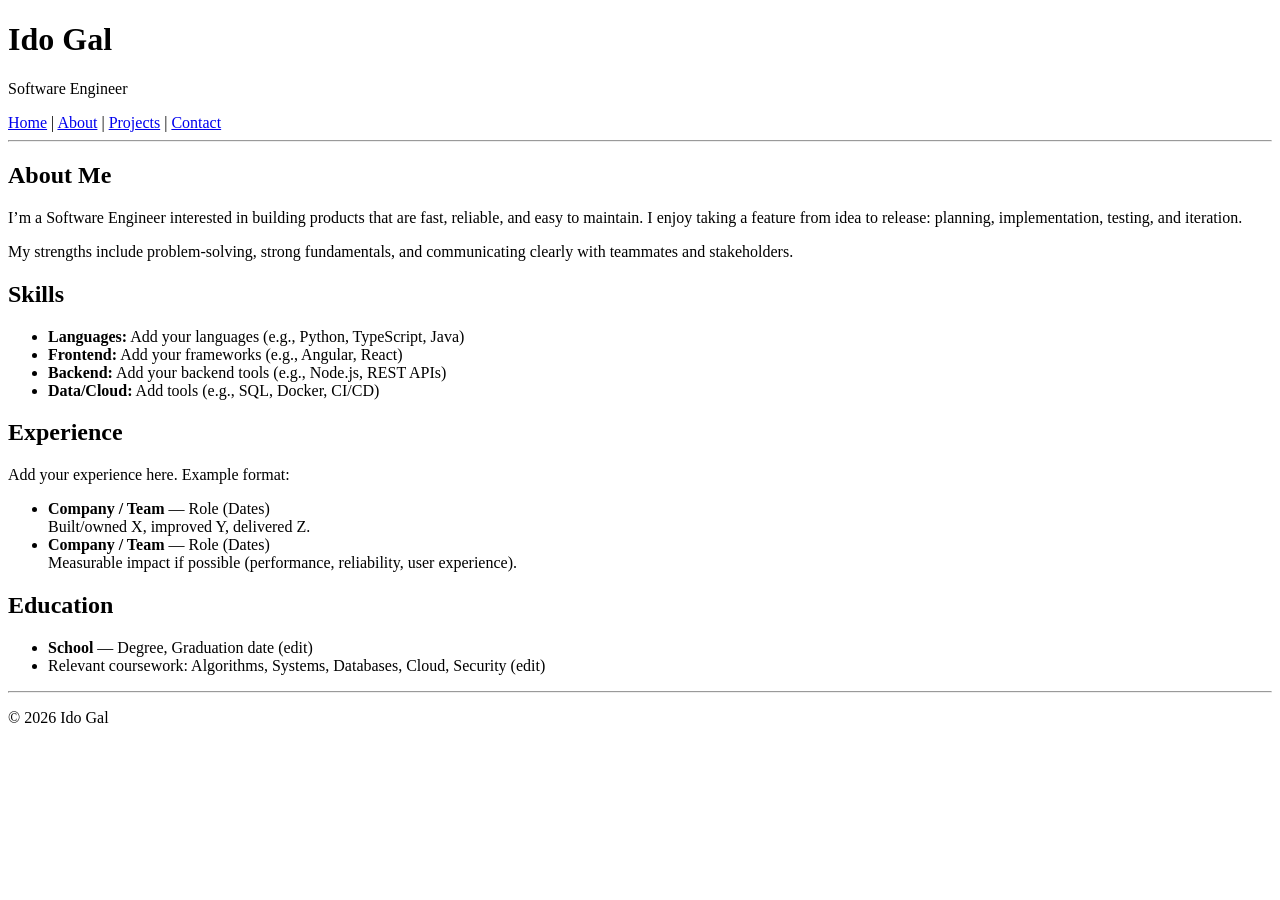
==== about.html @ 6e9c9612 "basic three more pages" ====
<!doctype html>
<html lang="en">
<head>
  <meta charset="utf-8" />
  <meta name="viewport" content="width=device-width, initial-scale=1" />
  <title>About | Ido Gal</title>
  <meta name="description" content="About Ido Gal — Software Engineer." />
</head>
<body>
  <header>
    <h1>Ido Gal</h1>
    <p>Software Engineer</p>

    <nav aria-label="Primary">
      <a href="index.html">Home</a> |
      <a href="about.html" aria-current="page">About</a> |
      <a href="projects.html">Projects</a> |
      <a href="contact.html">Contact</a>
    </nav>
    <hr />
  </header>

  <main>
    <section>
      <h2>About Me</h2>
      <p>
        I’m a Software Engineer interested in building products that are fast, reliable, and easy to maintain.
        I enjoy taking a feature from idea to release: planning, implementation, testing, and iteration.
      </p>
      <p>
        My strengths include problem-solving, strong fundamentals, and communicating clearly with teammates and stakeholders.
      </p>
    </section>

    <section>
      <h2>Skills</h2>
      <ul>
        <li><strong>Languages:</strong> Add your languages (e.g., Python, TypeScript, Java)</li>
        <li><strong>Frontend:</strong> Add your frameworks (e.g., Angular, React)</li>
        <li><strong>Backend:</strong> Add your backend tools (e.g., Node.js, REST APIs)</li>
        <li><strong>Data/Cloud:</strong> Add tools (e.g., SQL, Docker, CI/CD)</li>
      </ul>
    </section>

    <section>
      <h2>Experience</h2>
      <p>Add your experience here. Example format:</p>
      <ul>
        <li>
          <strong>Company / Team</strong> — Role (Dates)<br />
          Built/owned X, improved Y, delivered Z.
        </li>
        <li>
          <strong>Company / Team</strong> — Role (Dates)<br />
          Measurable impact if possible (performance, reliability, user experience).
        </li>
      </ul>
    </section>

    <section>
      <h2>Education</h2>
      <ul>
        <li><strong>School</strong> — Degree, Graduation date (edit)</li>
        <li>Relevant coursework: Algorithms, Systems, Databases, Cloud, Security (edit)</li>
      </ul>
    </section>
  </main>

  <footer>
    <hr />
    <p>© 2026 Ido Gal</p>
  </footer>
</body>
</html>
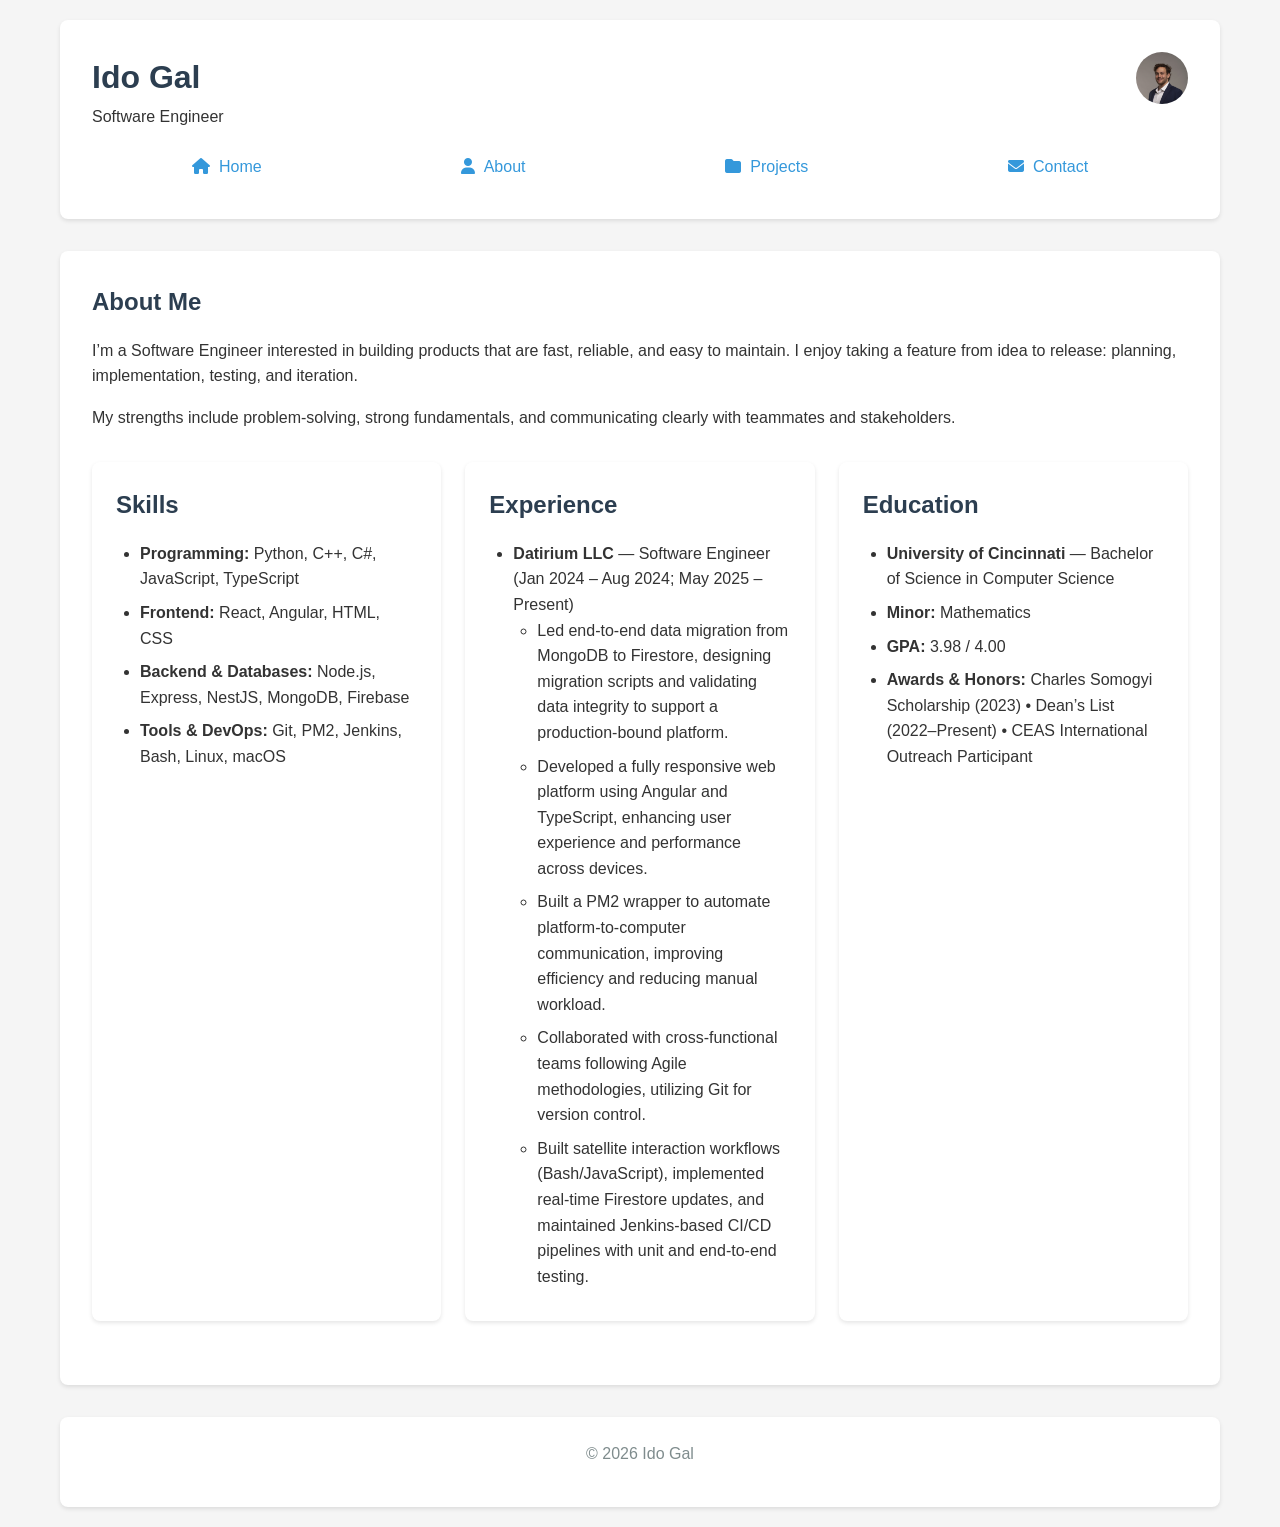
==== commit 357e90a8: "added actual information" ====
--- a/about.html
+++ b/about.html
@@ -1,23 +1,30 @@
 <!doctype html>
 <html lang="en">
+
 <head>
   <meta charset="utf-8" />
   <meta name="viewport" content="width=device-width, initial-scale=1" />
   <title>About | Ido Gal</title>
   <meta name="description" content="About Ido Gal — Software Engineer." />
+  <link rel="stylesheet" href="reset.css" />
+  <link rel="stylesheet" href="style.css" />
+  <link rel="stylesheet" href="https://cdnjs.cloudflare.com/ajax/libs/font-awesome/6.5.1/css/all.min.css" />
 </head>
+
 <body>
   <header>
-    <h1>Ido Gal</h1>
+    <div class="header-name-row">
+      <h1>Ido Gal</h1>
+      <img src="images/IMG_6082.JPG" alt="Ido Gal" class="header-profile-image" />
+    </div>
     <p>Software Engineer</p>
 
     <nav aria-label="Primary">
-      <a href="index.html">Home</a> |
-      <a href="about.html" aria-current="page">About</a> |
-      <a href="projects.html">Projects</a> |
-      <a href="contact.html">Contact</a>
+      <a href="index.html"><i class="fas fa-home"></i> Home</a>
+      <a href="about.html" aria-current="page"><i class="fas fa-user"></i> About</a>
+      <a href="projects.html"><i class="fas fa-folder"></i> Projects</a>
+      <a href="contact.html"><i class="fas fa-envelope"></i> Contact</a>
     </nav>
-    <hr />
   </header>
 
   <main>
@@ -28,47 +35,53 @@
         I enjoy taking a feature from idea to release: planning, implementation, testing, and iteration.
       </p>
       <p>
-        My strengths include problem-solving, strong fundamentals, and communicating clearly with teammates and stakeholders.
+        My strengths include problem-solving, strong fundamentals, and communicating clearly with teammates and
+        stakeholders.
       </p>
     </section>
+    <div class="grid-container">
+      <div class="grid-item">
+        <h2>Skills</h2>
+        <ul>
+          <li><strong>Programming:</strong> Python, C++, C#, JavaScript, TypeScript</li>
+          <li><strong>Frontend:</strong> React, Angular, HTML, CSS</li>
+          <li><strong>Backend &amp; Databases:</strong> Node.js, Express, NestJS, MongoDB, Firebase</li>
+          <li><strong>Tools &amp; DevOps:</strong> Git, PM2, Jenkins, Bash, Linux, macOS</li>
+        </ul>
+      </div>
 
-    <section>
-      <h2>Skills</h2>
-      <ul>
-        <li><strong>Languages:</strong> Add your languages (e.g., Python, TypeScript, Java)</li>
-        <li><strong>Frontend:</strong> Add your frameworks (e.g., Angular, React)</li>
-        <li><strong>Backend:</strong> Add your backend tools (e.g., Node.js, REST APIs)</li>
-        <li><strong>Data/Cloud:</strong> Add tools (e.g., SQL, Docker, CI/CD)</li>
-      </ul>
-    </section>
 
-    <section>
-      <h2>Experience</h2>
-      <p>Add your experience here. Example format:</p>
-      <ul>
-        <li>
-          <strong>Company / Team</strong> — Role (Dates)<br />
-          Built/owned X, improved Y, delivered Z.
-        </li>
-        <li>
-          <strong>Company / Team</strong> — Role (Dates)<br />
-          Measurable impact if possible (performance, reliability, user experience).
-        </li>
-      </ul>
-    </section>
+      <div class="grid-item">
+        <h2>Experience</h2>
+        <ul>
+          <li>
+            <strong>Datirium LLC</strong> — Software Engineer (Jan 2024 – Aug 2024; May 2025 – Present)
+            <ul>
+              <li>Led end-to-end data migration from MongoDB to Firestore, designing migration scripts and validating data integrity to support a production-bound platform.</li>
+              <li>Developed a fully responsive web platform using Angular and TypeScript, enhancing user experience and performance across devices.</li>
+              <li>Built a PM2 wrapper to automate platform-to-computer communication, improving efficiency and reducing manual workload.</li>
+              <li>Collaborated with cross-functional teams following Agile methodologies, utilizing Git for version control.</li>
+              <li>Built satellite interaction workflows (Bash/JavaScript), implemented real-time Firestore updates, and maintained Jenkins-based CI/CD pipelines with unit and end-to-end testing.</li>
+            </ul>
+          </li>
+        </ul>
+      </div>
 
-    <section>
-      <h2>Education</h2>
-      <ul>
-        <li><strong>School</strong> — Degree, Graduation date (edit)</li>
-        <li>Relevant coursework: Algorithms, Systems, Databases, Cloud, Security (edit)</li>
-      </ul>
-    </section>
+      <div class="grid-item">
+        <h2>Education</h2>
+        <ul>
+          <li><strong>University of Cincinnati</strong> — Bachelor of Science in Computer Science</li>
+          <li><strong>Minor:</strong> Mathematics</li>
+          <li><strong>GPA:</strong> 3.98 / 4.00</li>
+          <li><strong>Awards &amp; Honors:</strong> Charles Somogyi Scholarship (2023) • Dean’s List (2022–Present) • CEAS International Outreach Participant</li>
+        </ul>
+      </div>
+    </div>
   </main>
 
   <footer>
-    <hr />
     <p>© 2026 Ido Gal</p>
   </footer>
 </body>
-</html>
+
+</html>
--- a/style.css
+++ b/style.css
@@ -0,0 +1,184 @@
+* {
+  margin: 0;
+  padding: 0;
+  box-sizing: border-box;
+}
+
+body {
+  font-family: -apple-system, BlinkMacSystemFont, 'Segoe UI', Roboto, Oxygen, Ubuntu, Cantarell, sans-serif;
+  line-height: 1.6;
+  color: #333;
+  max-width: 1200px;
+  margin: 0 auto;
+  padding: 20px;
+  background: #f5f5f5;
+}
+
+header {
+  background: #fff;
+  padding: 2rem;
+  margin-bottom: 2rem;
+  border-radius: 8px;
+  box-shadow: 0 2px 4px rgba(0,0,0,0.1);
+}
+
+header h1 {
+  color: #2c3e50;
+  margin-bottom: 0.5rem;
+  font-size: 200%;
+}
+
+.header-name-row {
+  display: flex;
+  justify-content: space-between;
+  align-items: center;
+  gap: 0.75rem;
+}
+
+.header-name-row h1 {
+  margin-bottom: 0;
+}
+
+.header-profile-image {
+  width: 52px;
+  height: 52px;
+  object-fit: cover;
+  border-radius: 50%;
+}
+
+header nav {
+    display: flex;
+    justify-content: space-around;
+    margin-top: 1rem;
+}
+
+header nav a {
+  color: #3498db;
+  text-decoration: none;
+  padding: 0.5rem;
+  transition: color 0.3s;
+}
+
+header nav a:hover {
+  color: #2980b9;
+  box-shadow: 0 2px 4px rgba(0,0,0,0.1);
+  border-radius: 1em;
+}
+
+/* Grid Container */
+.grid-container {
+  display: grid;
+  grid-template-columns: repeat(auto-fit, minmax(280px, 1fr));
+  gap: 1.5rem;
+  margin: 2rem 0;
+}
+
+.grid-item {
+  background: #fff;
+  padding: 1.5rem;
+  border-radius: 8px;
+  box-shadow: 0 2px 4px rgba(0,0,0,0.1);
+  transition: transform 0.3s, box-shadow 0.3s;
+}
+
+.grid-item:hover {
+  transform: translateY(-5px);
+  box-shadow: 0 4px 8px rgba(0,0,0,0.15);
+}
+
+.grid-item h2 {
+  color: #2c3e50;
+  margin-bottom: 1rem;
+  font-size: 1.5rem;
+}
+
+.grid-item h3 {
+  color: #34495e;
+  margin-bottom: 0.75rem;
+  font-size: 1.25rem;
+}
+
+.grid-item ul {
+  margin-left: 1.5rem;
+}
+
+.grid-item li {
+  margin-bottom: 0.5rem;
+}
+
+.grid-item a {
+    color: black;
+    text-decoration: none;
+}
+
+.grid-item a:hover {
+    color: #7f8c8d;
+    box-shadow: 0 3px 5px rgba(0,0,0,0.1);
+    border-radius: 2em;
+    display: inline-block;
+    padding: 0rem 0.5rem;
+}
+
+/* Main content */
+main {
+  background: #fff;
+  padding: 2rem;
+  border-radius: 8px;
+  box-shadow: 0 2px 4px rgba(0,0,0,0.1);
+  margin-bottom: 2rem;
+}
+
+section {
+  margin-bottom: 2rem;
+}
+
+section h2 {
+  color: #2c3e50;
+  margin-bottom: 1rem;
+  font-size: 150%;
+}
+
+footer {
+  text-align: center;
+  padding: 1.5rem;
+  background: #fff;
+  border-radius: 8px;
+  box-shadow: 0 2px 4px rgba(0,0,0,0.1);
+  color: #7f8c8d;
+}
+
+hr {
+  border: none;
+  border-top: 1px solid #ecf0f1;
+  margin: 1.5rem 0;
+}
+
+/* Font Awesome Icons */
+i {
+  margin-right: 0.5rem;
+}
+
+.grid-item i {
+  width: 20px;
+  text-align: center;
+}
+
+header nav i {
+  margin-right: 0.3rem;
+}
+
+/* Responsive adjustments */
+@media (max-width: 768px) {
+  body {
+    padding: 10px;
+  }
+  
+  .grid-container {
+    grid-template-columns: 1fr;
+    gap: 1rem;
+  }
+  
+  header, main, footer {
+    padding: 1.5rem;
+  }
+}
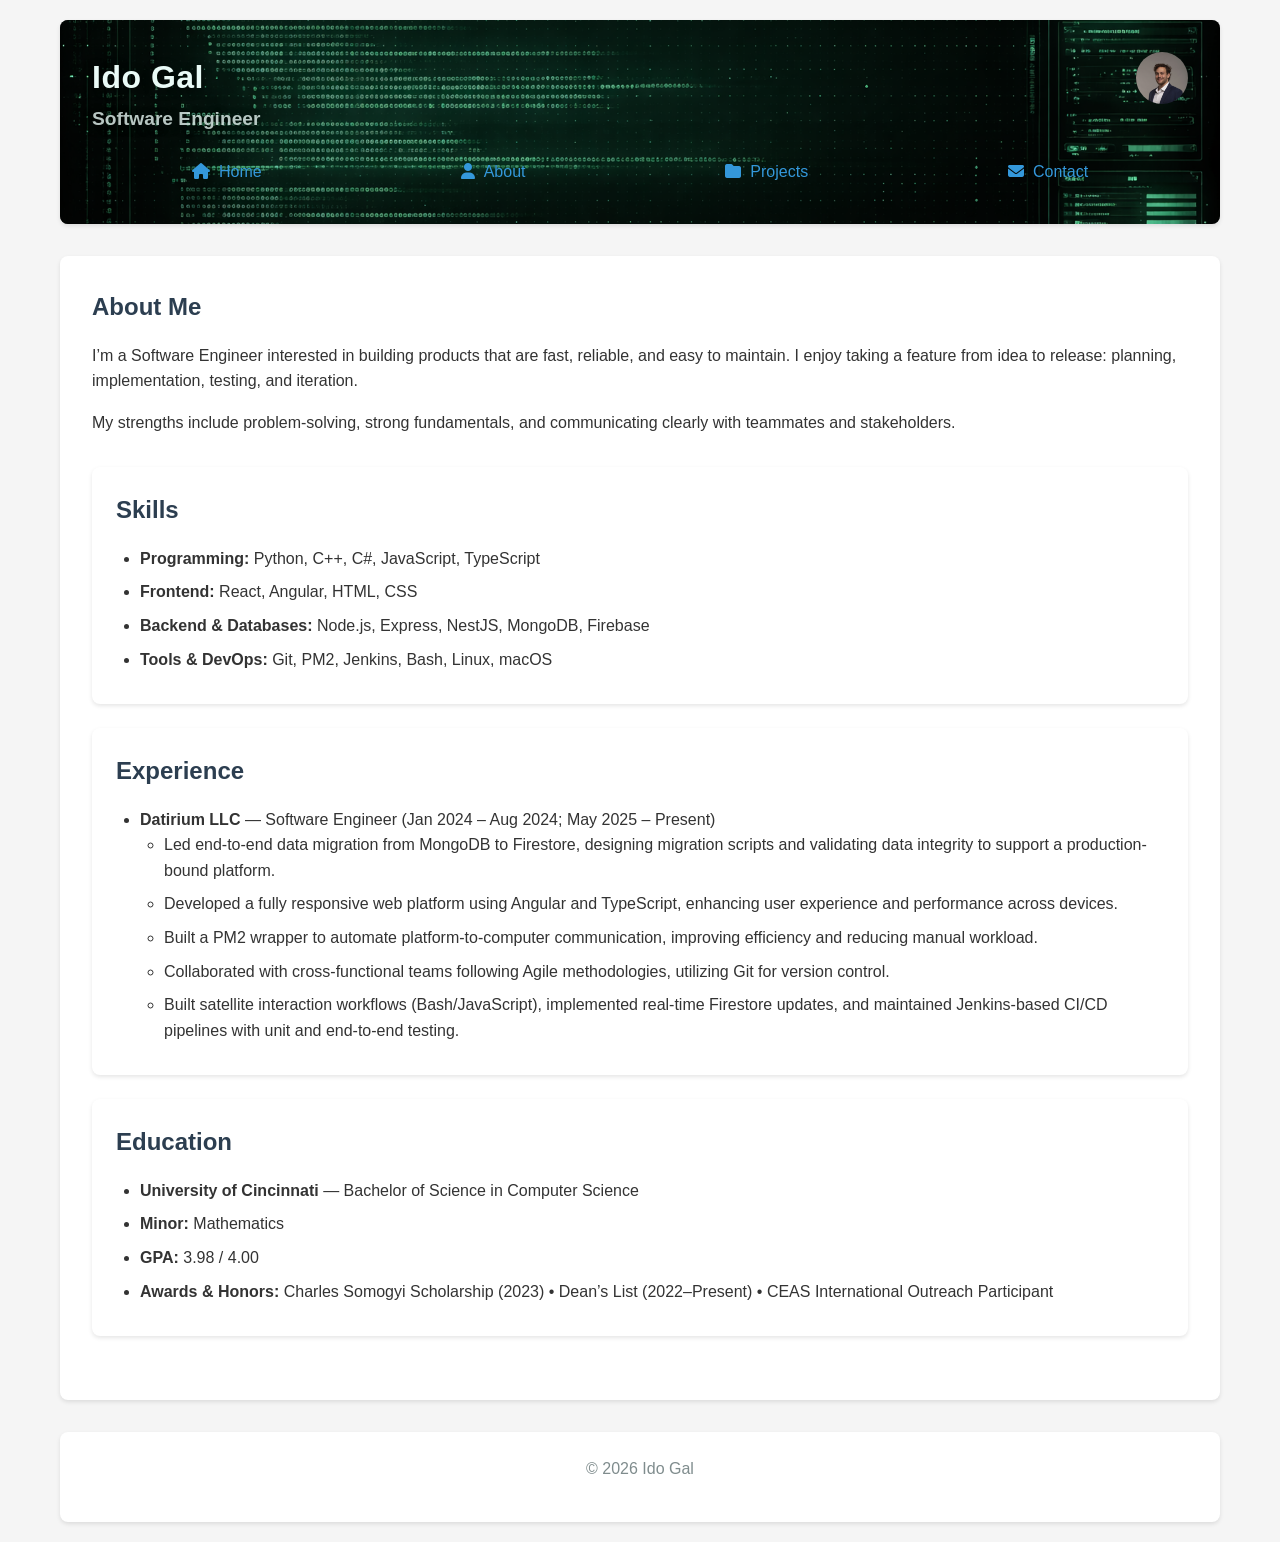
==== commit db306c7f: "added background image and fixed some text" ====
--- a/about.html
+++ b/about.html
@@ -17,7 +17,7 @@
       <h1>Ido Gal</h1>
       <img src="images/IMG_6082.JPG" alt="Ido Gal" class="header-profile-image" />
     </div>
-    <p>Software Engineer</p>
+    <h2>Software Engineer</h2>
 
     <nav aria-label="Primary">
       <a href="index.html"><i class="fas fa-home"></i> Home</a>
--- a/style.css
+++ b/style.css
@@ -15,17 +15,43 @@
 }
 
 header {
-  background: #fff;
+  background: #fff url('images/bck.jpg') center/cover no-repeat;
+  position: relative;
   padding: 2rem;
   margin-bottom: 2rem;
   border-radius: 8px;
   box-shadow: 0 2px 4px rgba(0,0,0,0.1);
+  overflow: hidden;
+}
+
+header::before{
+  content:"";
+  position:absolute;
+  inset:0;
+  background: linear-gradient(
+    90deg,
+    rgba(0,0,0,0.65) 0%,
+    rgba(0,0,0,0.45) 55%,
+    rgba(0,0,0,0.25) 100%
+  );
+  z-index:-1;
 }
 
 header h1 {
-  color: #2c3e50;
+  color: #EAFBF7;              /* soft mint-white */
+  font-weight: 800;
+  letter-spacing: 0.5px;
   margin-bottom: 0.5rem;
   font-size: 200%;
+  text-shadow: 0 2px 10px rgba(0,0,0,0.55);
+}
+
+header h2 {
+  color: rgba(234, 251, 247, 0.78);  /* same hue, dimmer */
+  font-weight: 600;
+  text-shadow: 0 2px 10px rgba(0,0,0,0.55);
+  margin-bottom: 0.5rem;
+  font-size: 120%;
 }
 
 .header-name-row {
@@ -67,8 +93,8 @@
 
 /* Grid Container */
 .grid-container {
-  display: grid;
-  grid-template-columns: repeat(auto-fit, minmax(280px, 1fr));
+  display: flex;
+  flex-wrap: wrap;
   gap: 1.5rem;
   margin: 2rem 0;
 }
@@ -76,6 +102,7 @@
 .grid-item {
   background: #fff;
   padding: 1.5rem;
+  width: 100%;
   border-radius: 8px;
   box-shadow: 0 2px 4px rgba(0,0,0,0.1);
   transition: transform 0.3s, box-shadow 0.3s;
@@ -151,6 +178,20 @@
   border: none;
   border-top: 1px solid #ecf0f1;
   margin: 1.5rem 0;
+}
+
+.cta-text {
+  text-align: center;
+  margin-top: 2rem;
+}
+
+/* Project screenshots */
+.project-image {
+  width: 100%;
+  height: auto;
+  object-fit: contain;
+  border-radius: 6px;
+  margin-bottom: 1rem;
 }
 
 /* Font Awesome Icons */
@@ -174,7 +215,6 @@
   }
   
   .grid-container {
-    grid-template-columns: 1fr;
     gap: 1rem;
   }
   
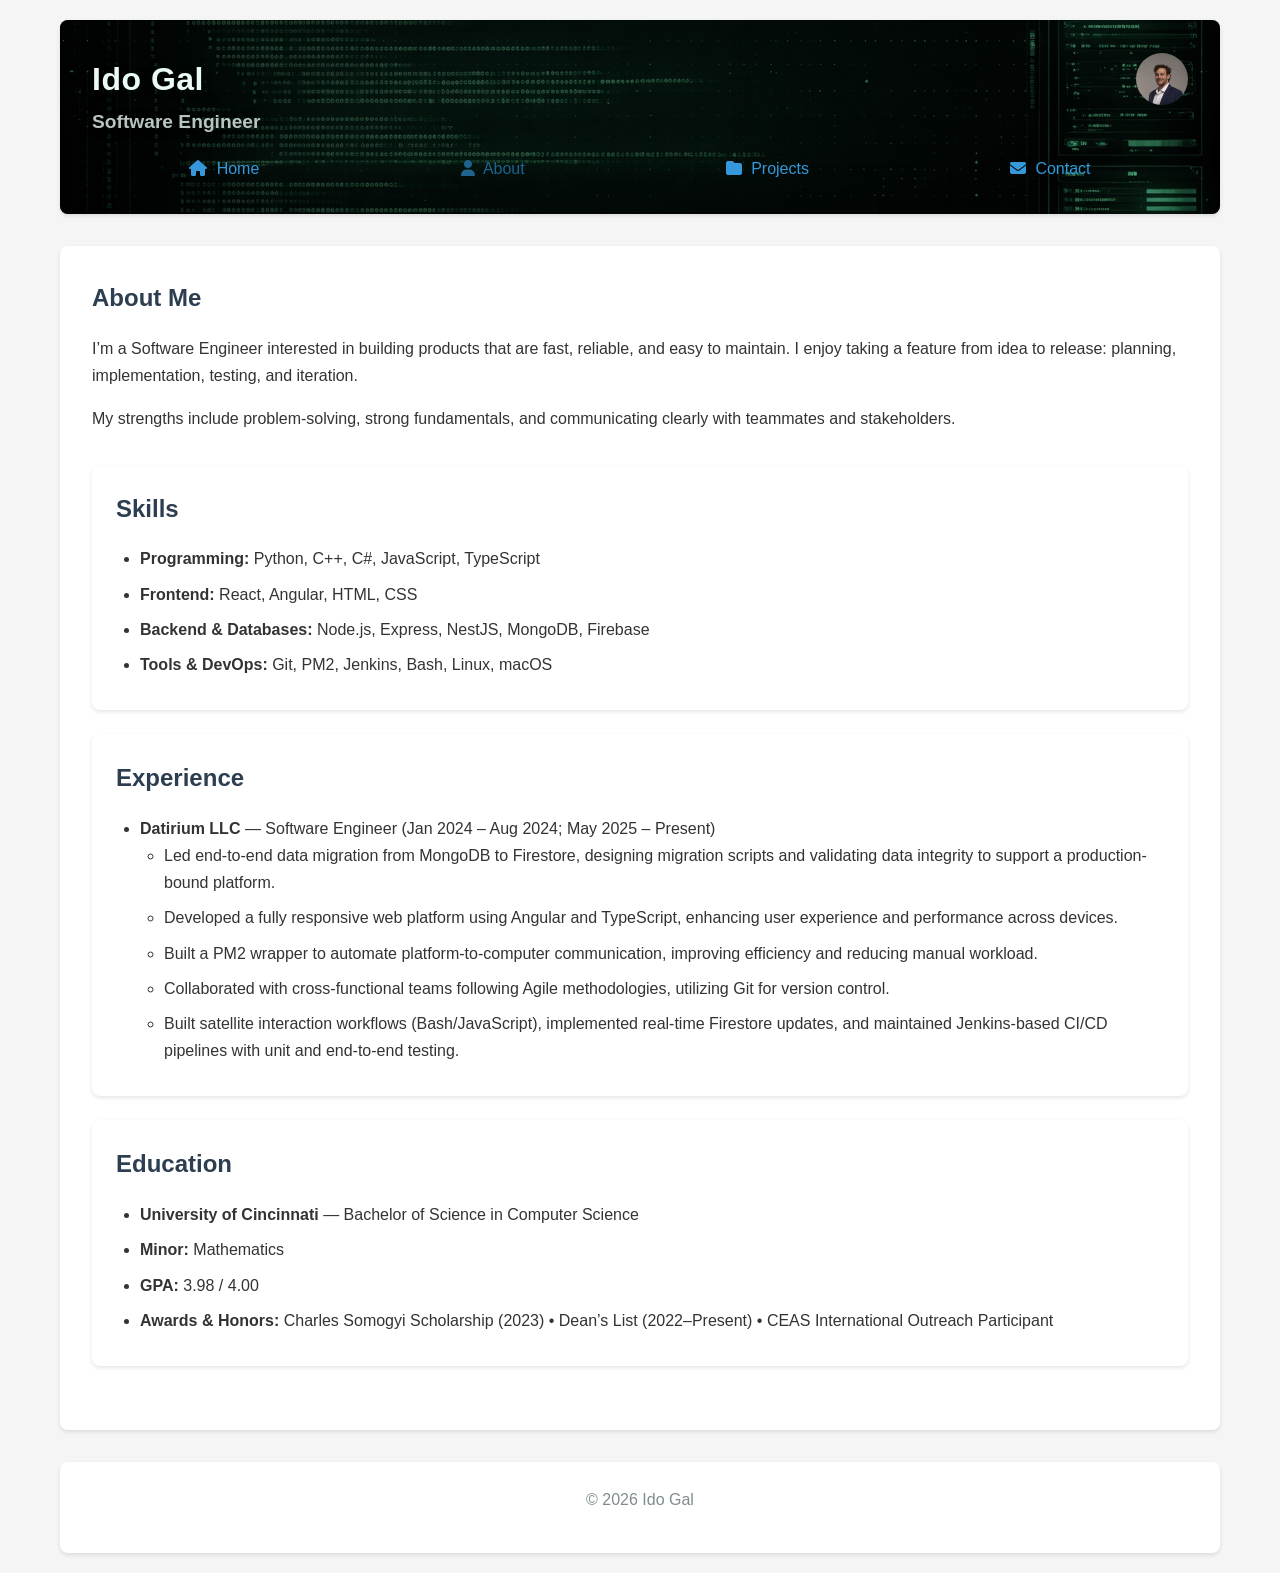
==== commit b292cfe4: "changes div to meanfull" ====
--- a/about.html
+++ b/about.html
@@ -20,10 +20,12 @@
     <h2>Software Engineer</h2>
 
     <nav aria-label="Primary">
-      <a href="index.html"><i class="fas fa-home"></i> Home</a>
-      <a href="about.html" aria-current="page"><i class="fas fa-user"></i> About</a>
-      <a href="projects.html"><i class="fas fa-folder"></i> Projects</a>
-      <a href="contact.html"><i class="fas fa-envelope"></i> Contact</a>
+      <ul class="nav-list">
+        <li><a href="index.html"><i class="fas fa-home"></i> Home</a></li>
+        <li><a href="about.html" aria-current="page"><i class="fas fa-user"></i> About</a></li>
+        <li><a href="projects.html"><i class="fas fa-folder"></i> Projects</a></li>
+        <li><a href="contact.html"><i class="fas fa-envelope"></i> Contact</a></li>
+      </ul>
     </nav>
   </header>
 
@@ -39,8 +41,8 @@
         stakeholders.
       </p>
     </section>
-    <div class="grid-container">
-      <div class="grid-item">
+    <section class="grid-container" aria-label="About details">
+      <article class="grid-item">
         <h2>Skills</h2>
         <ul>
           <li><strong>Programming:</strong> Python, C++, C#, JavaScript, TypeScript</li>
@@ -48,10 +50,10 @@
           <li><strong>Backend &amp; Databases:</strong> Node.js, Express, NestJS, MongoDB, Firebase</li>
           <li><strong>Tools &amp; DevOps:</strong> Git, PM2, Jenkins, Bash, Linux, macOS</li>
         </ul>
-      </div>
+      </article>
 
 
-      <div class="grid-item">
+      <article class="grid-item">
         <h2>Experience</h2>
         <ul>
           <li>
@@ -65,9 +67,9 @@
             </ul>
           </li>
         </ul>
-      </div>
+      </article>
 
-      <div class="grid-item">
+      <article class="grid-item">
         <h2>Education</h2>
         <ul>
           <li><strong>University of Cincinnati</strong> — Bachelor of Science in Computer Science</li>
@@ -75,8 +77,8 @@
           <li><strong>GPA:</strong> 3.98 / 4.00</li>
           <li><strong>Awards &amp; Honors:</strong> Charles Somogyi Scholarship (2023) • Dean’s List (2022–Present) • CEAS International Outreach Participant</li>
         </ul>
-      </div>
-    </div>
+      </article>
+    </section>
   </main>
 
   <footer>
--- a/style.css
+++ b/style.css
@@ -6,7 +6,7 @@
 
 body {
   font-family: -apple-system, BlinkMacSystemFont, 'Segoe UI', Roboto, Oxygen, Ubuntu, Cantarell, sans-serif;
-  line-height: 1.6;
+  line-height: 1.7;
   color: #333;
   max-width: 1200px;
   margin: 0 auto;
@@ -34,7 +34,12 @@
     rgba(0,0,0,0.45) 55%,
     rgba(0,0,0,0.25) 100%
   );
-  z-index:-1;
+  z-index: 0;
+}
+
+header > * {
+  position: relative;
+  z-index: 1;
 }
 
 header h1 {
@@ -72,23 +77,34 @@
   border-radius: 50%;
 }
 
-header nav {
-    display: flex;
-    justify-content: space-around;
-    margin-top: 1rem;
-}
-
-header nav a {
+.nav-list {
+  display: flex;
+  justify-content: space-around;
+  align-items: center;
+  flex-wrap: wrap;
+  gap: 0.4rem;
+  margin-top: 1rem;
+  list-style: none;
+  padding: 0;
+}
+
+.nav-list a {
   color: #3498db;
   text-decoration: none;
   padding: 0.5rem;
-  transition: color 0.3s;
-}
-
-header nav a:hover {
+  border-radius: 1em;
+  transition: color 0.3s, box-shadow 0.3s;
+}
+
+.nav-list a:hover,
+.nav-list a:focus-visible {
   color: #2980b9;
   box-shadow: 0 2px 4px rgba(0,0,0,0.1);
-  border-radius: 1em;
+}
+
+.nav-list a[aria-current="page"] {
+  color: #1f6391;
+  box-shadow: 0 2px 4px rgba(0,0,0,0.1);
 }
 
 /* Grid Container */
@@ -134,18 +150,25 @@
 }
 
 .grid-item a {
-    color: black;
+  color: #1f6391;
     text-decoration: none;
 }
 
 .grid-item a:hover {
-    color: #7f8c8d;
+  color: #16496b;
     box-shadow: 0 3px 5px rgba(0,0,0,0.1);
     border-radius: 2em;
     display: inline-block;
     padding: 0rem 0.5rem;
 }
 
+.grid-item a:focus-visible,
+.cta-text a:focus-visible {
+  outline: 2px solid #1f6391;
+  outline-offset: 2px;
+  border-radius: 0.5rem;
+}
+
 /* Main content */
 main {
   background: #fff;
@@ -183,6 +206,14 @@
 .cta-text {
   text-align: center;
   margin-top: 2rem;
+}
+
+.cta-text a {
+  color: #1f6391;
+}
+
+.cta-text a:hover {
+  color: #16496b;
 }
 
 /* Project screenshots */
